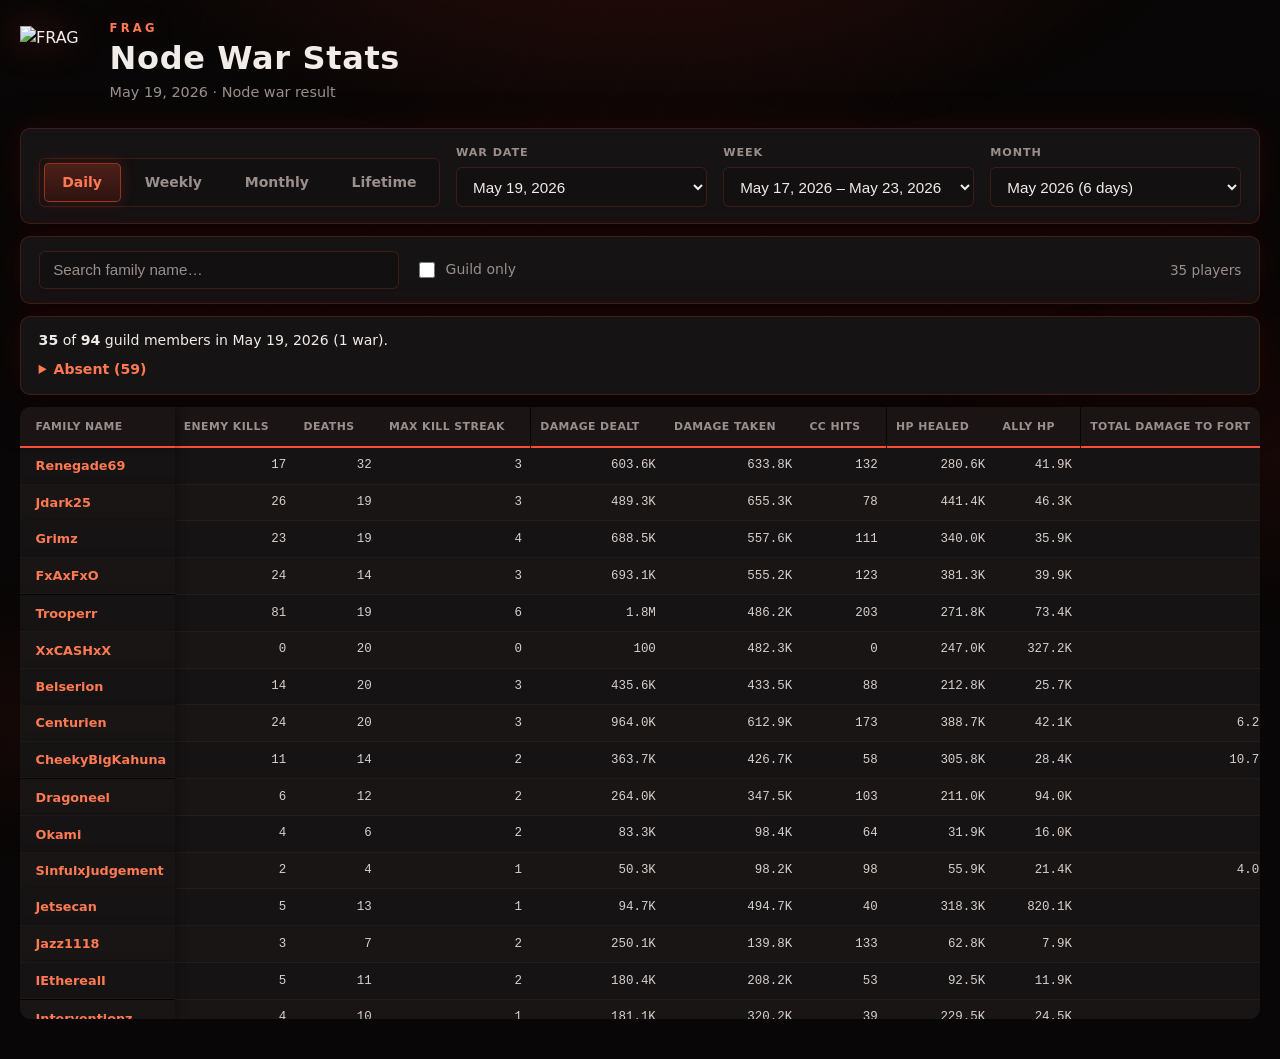
==== index.html @ 85d0b68e "Add files via upload" ====
<!DOCTYPE html>
<html lang="en">
  <head>
    <meta charset="utf-8" />
    <meta name="viewport" content="width=device-width, initial-scale=1" />
    <title>FRAG · Node War Stats</title>
    <link rel="stylesheet" href="styles.css" />
  </head>
  <body>
    <div class="bg-pattern" aria-hidden="true"></div>

    <div class="wrap">
      <header class="site-header">
        <div class="brand">
          <img
            class="brand-logo"
            src="assets/frag-logo.png"
            alt="FRAG"
            width="72"
            height="72"
          />
          <div class="brand-text">
            <p class="brand-tag">FRAG</p>
            <h1>Node War Stats</h1>
            <p class="meta" id="header-meta">Node war result</p>
          </div>
        </div>
      </header>

      <section class="panel panel--controls" aria-label="View and period">
        <div class="tabs" role="tablist" aria-label="View mode">
          <button type="button" class="tab tab--active" data-view="daily" role="tab" aria-selected="true">
            Daily
          </button>
          <button type="button" class="tab" data-view="weekly" role="tab" aria-selected="false">
            Weekly
          </button>
          <button type="button" class="tab" data-view="monthly" role="tab" aria-selected="false">
            Monthly
          </button>
          <button type="button" class="tab" data-view="lifetime" role="tab" aria-selected="false">
            Lifetime
          </button>
        </div>

        <div id="scope-row" class="scope-row">
          <div id="date-field" class="field">
            <label for="date-select">War date</label>
            <select id="date-select"></select>
          </div>
          <div id="week-field" class="field" hidden>
            <label for="week-select">Week</label>
            <select id="week-select"></select>
          </div>
          <div id="month-field" class="field" hidden>
            <label for="month-select">Month</label>
            <select id="month-select"></select>
          </div>
        </div>
      </section>

      <section class="panel panel--toolbar" aria-label="Filters">
        <label class="search" for="search">
          <span class="visually-hidden">Filter by family name</span>
          <input
            type="search"
            id="search"
            placeholder="Search family name…"
            autocomplete="off"
          />
        </label>
        <label class="guild-only-toggle">
          <input type="checkbox" id="guild-only" />
          <span>Guild only</span>
        </label>
        <span id="count" class="count"></span>
      </section>

      <div id="attendance-panel" class="attendance-panel panel" hidden></div>

      <section id="mvp-section" class="mvp-section panel" hidden aria-labelledby="mvp-heading">
        <div class="mvp-head">
          <h2 id="mvp-heading" class="mvp-title">Monthly MVP</h2>
          <p class="mvp-sub">
            Weighted score from monthly totals. Best in guild per category earns full credit.
          </p>
        </div>
        <div class="mvp-winner" id="mvp-winner"></div>
        <dl id="mvp-breakdown" class="mvp-breakdown"></dl>
        <ol id="mvp-leaderboard" class="mvp-leaderboard" aria-label="MVP score rankings"></ol>
      </section>

      <div class="table-scroll panel panel--table" role="region" aria-label="Node war statistics table">
        <table>
          <thead>
            <tr id="thead"></tr>
          </thead>
          <tbody id="tbody"></tbody>
          <tfoot id="tfoot"></tfoot>
        </table>
      </div>
    </div>

    <script src="guild.js"></script>
    <script src="data.js"></script>
    <script src="app.js"></script>
  </body>
</html>
---- styles.css ----
:root {
  --bg: #080606;
  --bg-elevated: #121010;
  --surface: #161314;
  --surface-hover: #1e1919;
  --border: rgba(255, 80, 50, 0.18);
  --border-strong: rgba(255, 90, 55, 0.45);
  --text: #f2ece8;
  --muted: #9a8f8c;
  --accent: #ff4d35;
  --accent-bright: #ff7a52;
  --accent-glow: rgba(255, 70, 40, 0.35);
  --accent-dim: rgba(255, 60, 40, 0.12);
  --accent-dim-strong: rgba(255, 60, 40, 0.22);
  --thead-bg: #1a1414;
  --sticky-col-body: #161314;
  --sticky-col-body-alt: #191515;
  --sticky-col-hover: #221a1a;
  --font: "Segoe UI", system-ui, -apple-system, BlinkMacSystemFont, sans-serif;
  --mono: ui-monospace, "SF Mono", "Cascadia Code", Menlo, monospace;
  --radius: 10px;
  --radius-sm: 6px;
  --shadow: 0 12px 40px rgba(0, 0, 0, 0.55);
  --shadow-glow: 0 0 32px rgba(255, 50, 30, 0.12);
}

*,
*::before,
*::after {
  box-sizing: border-box;
}

body {
  margin: 0;
  min-height: 100vh;
  font-family: var(--font);
  background: var(--bg);
  color: var(--text);
  line-height: 1.5;
  -webkit-font-smoothing: antialiased;
}

.visually-hidden {
  position: absolute;
  width: 1px;
  height: 1px;
  padding: 0;
  margin: -1px;
  overflow: hidden;
  clip: rect(0, 0, 0, 0);
  white-space: nowrap;
  border: 0;
}

.bg-pattern {
  position: fixed;
  inset: 0;
  pointer-events: none;
  z-index: 0;
  background:
    radial-gradient(ellipse 80% 50% at 50% -10%, rgba(255, 55, 30, 0.14) 0%, transparent 55%),
    radial-gradient(ellipse 60% 40% at 100% 50%, rgba(255, 40, 20, 0.06) 0%, transparent 50%),
    radial-gradient(ellipse 50% 35% at 0% 80%, rgba(255, 50, 30, 0.05) 0%, transparent 45%),
    repeating-linear-gradient(
      -60deg,
      transparent,
      transparent 48px,
      rgba(255, 60, 40, 0.02) 48px,
      rgba(255, 60, 40, 0.02) 49px
    );
}

.bg-pattern::after {
  content: "";
  position: absolute;
  inset: 0;
  opacity: 0.35;
  background-image: url("data:image/svg+xml,%3Csvg xmlns='http://www.w3.org/2000/svg' width='24' height='24'%3E%3Cpath fill='%23ff4020' fill-opacity='0.15' d='M12 2v4M12 18v4M2 12h4M18 12h4'/%3E%3C/svg%3E");
  background-size: 48px 48px;
}

.wrap {
  position: relative;
  z-index: 1;
  max-width: 1320px;
  margin: 0 auto;
  padding: 1.25rem 1.25rem 2.5rem;
}

/* Header */
.site-header {
  margin-bottom: 1.5rem;
}

.brand {
  display: flex;
  align-items: center;
  gap: 1.1rem;
}

.brand-logo {
  width: 72px;
  height: 72px;
  object-fit: contain;
  filter: drop-shadow(0 0 18px rgba(255, 60, 35, 0.45));
  flex-shrink: 0;
}

.brand-text {
  min-width: 0;
}

.brand-tag {
  margin: 0;
  font-size: 0.72rem;
  font-weight: 800;
  letter-spacing: 0.28em;
  text-transform: uppercase;
  color: var(--accent-bright);
  text-shadow: 0 0 20px var(--accent-glow);
}

.brand-text h1 {
  margin: 0.15rem 0 0;
  font-size: clamp(1.5rem, 4vw, 2rem);
  font-weight: 700;
  letter-spacing: 0.02em;
  line-height: 1.15;
  color: var(--text);
}

.brand-text .meta {
  margin: 0.35rem 0 0;
  font-size: 0.9rem;
  color: var(--muted);
}

/* Panels */
.panel {
  background: var(--surface);
  border: 1px solid var(--border);
  border-radius: var(--radius);
  box-shadow: var(--shadow), var(--shadow-glow);
}

.panel--controls {
  display: flex;
  flex-direction: column;
  gap: 1rem;
  padding: 1rem 1.1rem;
  margin-bottom: 0.75rem;
}

.panel--toolbar {
  display: flex;
  flex-wrap: wrap;
  align-items: center;
  gap: 0.75rem 1rem;
  padding: 0.85rem 1.1rem;
  margin-bottom: 0.75rem;
}

.panel--table {
  padding: 0;
  overflow: hidden;
}

/* Tabs */
.tabs {
  display: flex;
  flex-wrap: wrap;
  gap: 0.35rem;
  padding: 0.25rem;
  background: var(--bg-elevated);
  border-radius: var(--radius-sm);
  border: 1px solid var(--border);
}

.tab {
  cursor: pointer;
  font: inherit;
  font-size: 0.875rem;
  font-weight: 600;
  padding: 0.5rem 1.1rem;
  border-radius: 5px;
  border: 1px solid transparent;
  background: transparent;
  color: var(--muted);
  transition: color 0.15s, background 0.15s, border-color 0.15s, box-shadow 0.15s;
}

.tab:hover {
  color: var(--text);
  background: rgba(255, 255, 255, 0.04);
}

.tab--active {
  background: linear-gradient(180deg, rgba(255, 80, 50, 0.25) 0%, rgba(255, 50, 30, 0.12) 100%);
  border-color: var(--border-strong);
  color: var(--accent-bright);
  box-shadow: 0 0 16px rgba(255, 55, 35, 0.2);
}

.scope-row {
  display: flex;
  flex-wrap: wrap;
  gap: 1rem;
  align-items: flex-end;
}

.scope-row[hidden] {
  display: none !important;
}

.field {
  display: flex;
  flex-direction: column;
  gap: 0.35rem;
  flex: 1 1 200px;
  max-width: 320px;
}

.field label {
  font-size: 0.7rem;
  font-weight: 700;
  text-transform: uppercase;
  letter-spacing: 0.08em;
  color: var(--muted);
}

.field select {
  width: 100%;
  padding: 0.6rem 0.75rem;
  border: 1px solid var(--border);
  border-radius: var(--radius-sm);
  background: var(--bg-elevated);
  color: var(--text);
  font-size: 0.95rem;
  cursor: pointer;
  transition: border-color 0.15s, box-shadow 0.15s;
}

.field select:hover {
  border-color: var(--border-strong);
}

.field select:focus {
  outline: none;
  border-color: var(--accent);
  box-shadow: 0 0 0 3px var(--accent-dim);
}

/* Toolbar */
.search {
  flex: 1 1 200px;
  min-width: 0;
  max-width: 360px;
}

.search input {
  width: 100%;
  padding: 0.6rem 0.85rem;
  border: 1px solid var(--border);
  border-radius: var(--radius-sm);
  background: var(--bg-elevated);
  color: var(--text);
  font-size: 0.95rem;
  transition: border-color 0.15s, box-shadow 0.15s;
}

.search input::placeholder {
  color: var(--muted);
}

.search input:focus {
  outline: none;
  border-color: var(--accent);
  box-shadow: 0 0 0 3px var(--accent-dim);
}

.guild-only-toggle {
  display: flex;
  align-items: center;
  gap: 0.5rem;
  font-size: 0.875rem;
  font-weight: 500;
  color: var(--muted);
  cursor: pointer;
  user-select: none;
  white-space: nowrap;
}

.guild-only-toggle input {
  width: 1rem;
  height: 1rem;
  accent-color: var(--accent);
}

.guild-only-toggle:hover {
  color: var(--text);
}

.count {
  margin-left: auto;
  font-size: 0.85rem;
  font-weight: 500;
  color: var(--muted);
  font-variant-numeric: tabular-nums;
}

/* Attendance */
.attendance-panel {
  padding: 0.85rem 1.1rem;
  margin-bottom: 0.75rem;
  font-size: 0.88rem;
}

.attendance-panel[hidden] {
  display: none !important;
}

.attendance-summary {
  margin: 0;
  color: var(--text);
}

.attendance-guests {
  color: var(--muted);
}

.attendance-all {
  margin: 0.5rem 0 0;
  color: var(--muted);
}

.attendance-missing {
  margin-top: 0.5rem;
}

.attendance-missing summary {
  cursor: pointer;
  color: var(--accent-bright);
  font-weight: 600;
}

.attendance-missing-list {
  margin: 0.45rem 0 0;
  color: var(--muted);
  line-height: 1.5;
}

/* MVP */
.mvp-section {
  padding: 1.15rem 1.15rem 1rem;
  margin-bottom: 0.75rem;
  border-color: var(--border-strong);
  background: linear-gradient(160deg, var(--surface) 0%, #140f0f 100%);
}

.mvp-section[hidden] {
  display: none !important;
}

.mvp-head {
  margin-bottom: 1rem;
}

.mvp-title {
  margin: 0;
  font-size: 1rem;
  font-weight: 700;
  letter-spacing: 0.06em;
  text-transform: uppercase;
  color: var(--accent-bright);
}

.mvp-sub {
  margin: 0.4rem 0 0;
  font-size: 0.82rem;
  color: var(--muted);
  max-width: 48ch;
}

.mvp-winner {
  text-align: center;
  padding: 1.1rem 0.85rem;
  margin-bottom: 1rem;
  border-radius: var(--radius-sm);
  background: var(--accent-dim);
  border: 1px solid var(--border-strong);
  box-shadow: inset 0 0 24px rgba(255, 50, 30, 0.08);
}

.mvp-winner-label {
  margin: 0;
  font-size: 0.68rem;
  font-weight: 800;
  text-transform: uppercase;
  letter-spacing: 0.14em;
  color: var(--accent);
}

.mvp-winner-name {
  margin: 0.2rem 0 0;
  font-size: clamp(1.35rem, 4vw, 1.75rem);
  font-weight: 800;
  letter-spacing: 0.02em;
  text-shadow: 0 0 24px var(--accent-glow);
}

.mvp-winner-score {
  margin: 0.35rem 0 0;
  font-size: 1rem;
  font-variant-numeric: tabular-nums;
  font-family: var(--mono);
  color: var(--accent-bright);
}

.mvp-breakdown {
  display: grid;
  grid-template-columns: repeat(auto-fill, minmax(130px, 1fr));
  gap: 0.45rem 0.65rem;
  margin: 0 0 1rem;
  padding: 0;
}

.mvp-breakdown > div {
  margin: 0;
  padding: 0.5rem 0.6rem;
  border-radius: var(--radius-sm);
  background: var(--bg-elevated);
  border: 1px solid var(--border);
}

.mvp-breakdown dt {
  margin: 0;
  font-size: 0.65rem;
  font-weight: 700;
  text-transform: uppercase;
  letter-spacing: 0.05em;
  color: var(--muted);
}

.mvp-breakdown dd {
  margin: 0.15rem 0 0;
  font-size: 0.85rem;
  font-variant-numeric: tabular-nums;
  font-family: var(--mono);
}

.mvp-breakdown dd.mvp-weight {
  font-size: 0.95rem;
  font-weight: 700;
  color: var(--accent-bright);
}

.mvp-leaderboard {
  list-style: none;
  margin: 0;
  padding: 0;
  display: flex;
  flex-direction: column;
  gap: 0.3rem;
}

.mvp-rank-item {
  display: grid;
  grid-template-columns: 2rem 1fr auto;
  align-items: center;
  gap: 0.5rem;
  padding: 0.5rem 0.65rem;
  border-radius: var(--radius-sm);
  background: var(--bg-elevated);
  border: 1px solid transparent;
  font-size: 0.88rem;
}

.mvp-rank-item--first {
  border-color: var(--border-strong);
  background: var(--accent-dim-strong);
}

.mvp-rank-num {
  font-variant-numeric: tabular-nums;
  font-family: var(--mono);
  font-weight: 600;
  color: var(--muted);
  text-align: right;
}

.mvp-rank-name {
  font-weight: 600;
  overflow: hidden;
  text-overflow: ellipsis;
  white-space: nowrap;
}

.mvp-rank-score {
  font-variant-numeric: tabular-nums;
  font-family: var(--mono);
  font-size: 0.82rem;
  color: var(--muted);
}

.mvp-rank-item--first .mvp-rank-score {
  color: var(--accent-bright);
}

/* Table */
.table-scroll {
  overflow: auto;
  max-height: min(68vh, calc(100vh - 12rem));
  border: none;
  border-radius: var(--radius);
  background: transparent;
  box-shadow: none;
  -webkit-overflow-scrolling: touch;
}

.panel--table .table-scroll {
  border-radius: var(--radius);
}

table {
  width: 100%;
  min-width: max-content;
  border-collapse: separate;
  border-spacing: 0;
  font-size: 0.8rem;
}

thead th {
  position: sticky;
  top: 0;
  z-index: 2;
  background: var(--thead-bg);
  border-bottom: 2px solid var(--accent);
  padding: 0;
  vertical-align: bottom;
  white-space: nowrap;
  font-size: 0.68rem;
  text-transform: uppercase;
  letter-spacing: 0.04em;
}

thead th:first-child {
  position: sticky;
  left: 0;
  top: 0;
  z-index: 4;
  background: var(--thead-bg);
  box-shadow: 2px 0 8px rgba(0, 0, 0, 0.4);
}

thead th:not(:first-child) {
  z-index: 3;
}

.th-sort-btn {
  display: flex;
  align-items: center;
  gap: 0.35rem;
  width: 100%;
  margin: 0;
  padding: 0.7rem 0.55rem;
  border: none;
  background: transparent;
  color: var(--muted);
  font: inherit;
  font-size: inherit;
  font-weight: 700;
  text-transform: inherit;
  letter-spacing: inherit;
  cursor: pointer;
  white-space: nowrap;
  transition: color 0.12s;
}

.th-sort-btn:hover,
.th-sort-btn:focus-visible {
  color: var(--text);
}

.th-sort-btn:focus-visible {
  outline: 2px solid var(--accent);
  outline-offset: -2px;
}

.th--text .th-sort-btn {
  justify-content: flex-start;
  text-align: left;
}

.th--num .th-sort-btn {
  justify-content: flex-end;
  text-align: right;
}

thead th.th--text:first-child .th-sort-btn {
  padding-left: 1rem;
  min-width: 8.5rem;
}

.sort-ind {
  flex-shrink: 0;
  font-size: 0.6rem;
  color: var(--accent-bright);
  line-height: 1;
  min-width: 0.7rem;
}

tbody td {
  padding: 0.52rem 0.55rem;
  border-bottom: 1px solid rgba(255, 255, 255, 0.04);
  vertical-align: middle;
  background: var(--sticky-col-body);
}

tbody tr:nth-child(even) td {
  background: var(--sticky-col-body-alt);
}

tbody td:first-child {
  position: sticky;
  left: 0;
  z-index: 1;
  padding-left: 1rem;
  font-weight: 600;
  color: var(--accent-bright);
  background: var(--sticky-col-body);
  box-shadow: 2px 0 8px rgba(0, 0, 0, 0.35);
}

tbody tr:nth-child(even) td:first-child {
  background: var(--sticky-col-body-alt);
}

tbody tr:hover td {
  background: var(--accent-dim);
}

tbody tr:hover td:first-child {
  background: var(--sticky-col-hover);
}

tbody td.num,
tbody td.str {
  text-align: right;
  font-variant-numeric: tabular-nums;
  font-family: var(--mono);
  font-size: 0.78rem;
  color: #d8d0cc;
}

.guest-tag {
  margin-left: 0.35rem;
  padding: 0.12rem 0.4rem;
  border-radius: 4px;
  font-size: 0.62rem;
  font-weight: 700;
  text-transform: uppercase;
  letter-spacing: 0.05em;
  color: var(--muted);
  background: rgba(0, 0, 0, 0.35);
  border: 1px solid var(--border);
  vertical-align: middle;
}

tbody tr.row--guest td:first-child {
  color: var(--muted);
}

tfoot td {
  padding: 0.6rem 0.55rem;
  border-top: 2px solid var(--accent);
  border-bottom: none;
  vertical-align: middle;
  background: #1c1515;
  font-weight: 600;
  font-size: 0.72rem;
  color: var(--muted);
}

tfoot td:first-child {
  position: sticky;
  left: 0;
  z-index: 1;
  padding-left: 1rem;
  font-weight: 700;
  color: var(--accent-bright);
  background: #1c1515;
  box-shadow: 2px 0 8px rgba(0, 0, 0, 0.4);
}

tfoot td.num,
tfoot td.str {
  text-align: right;
  font-variant-numeric: tabular-nums;
  font-family: var(--mono);
  font-size: 0.78rem;
}

.empty {
  text-align: center;
  padding: 2.5rem 1rem;
  color: var(--muted);
  font-size: 0.9rem;
}

@media (max-width: 720px) {
  .wrap {
    padding: 1rem 0.85rem 2rem;
  }

  .brand {
    flex-direction: column;
    text-align: center;
    gap: 0.75rem;
  }

  .brand-logo {
    width: 64px;
    height: 64px;
  }

  .panel--toolbar {
    flex-direction: column;
    align-items: stretch;
  }

  .search {
    max-width: none;
  }

  .count {
    margin-left: 0;
  }

  .tabs {
    justify-content: stretch;
  }

  .tab {
    flex: 1 1 auto;
    text-align: center;
    padding-left: 0.5rem;
    padding-right: 0.5rem;
  }

  .field {
    max-width: none;
  }
}

@media (min-width: 900px) {
  .panel--controls {
    flex-direction: row;
    flex-wrap: wrap;
    align-items: flex-end;
    justify-content: space-between;
  }

  .tabs {
    flex: 0 0 auto;
  }

  .scope-row {
    flex: 1 1 auto;
    justify-content: flex-end;
  }
}
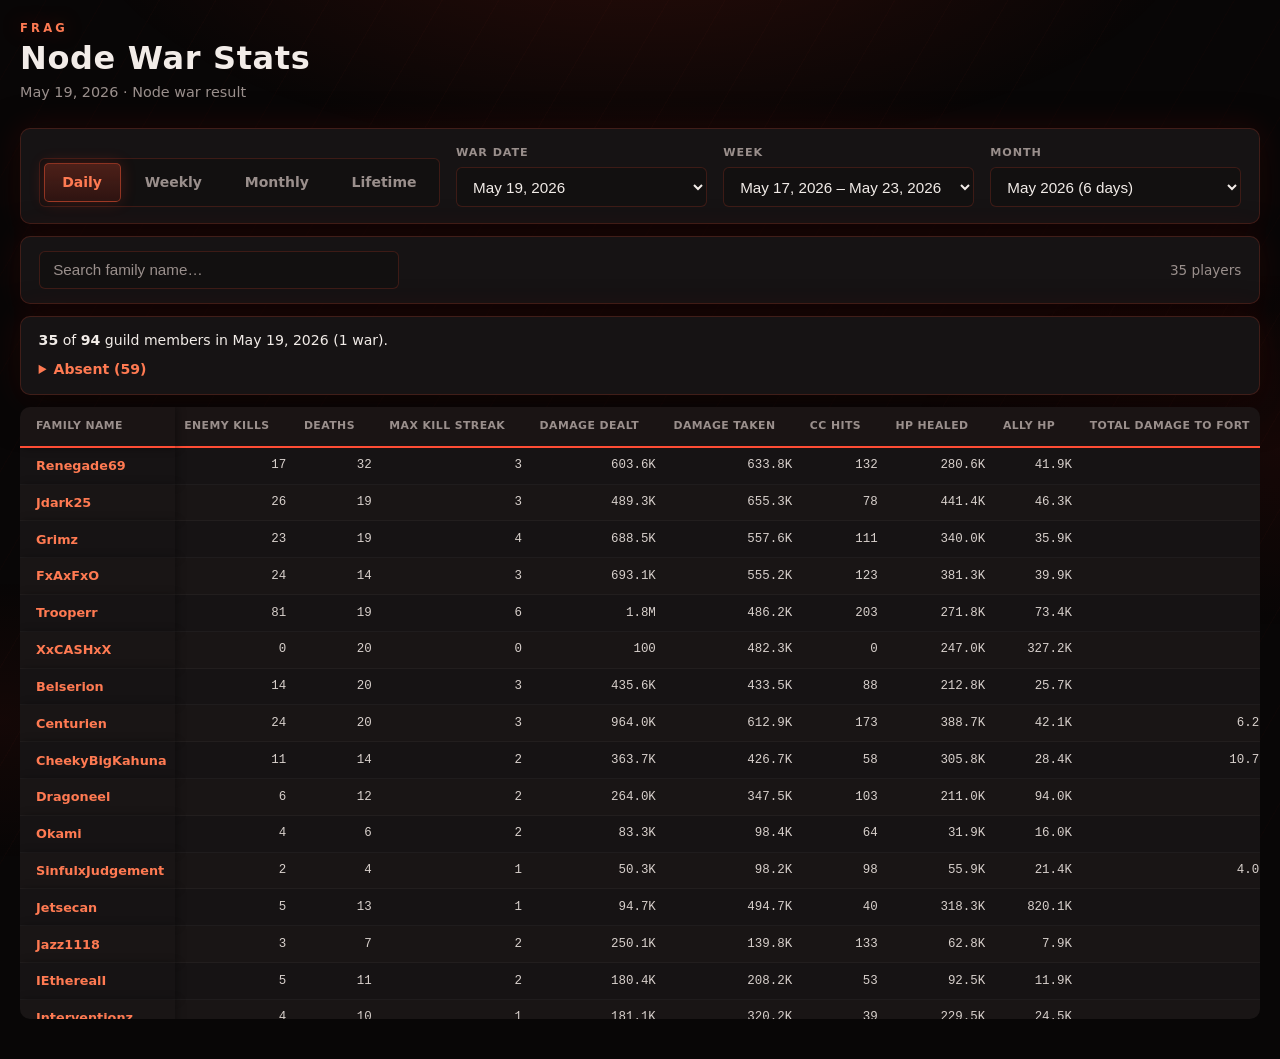
==== commit 6c43cf91: "Add files via upload" ====
--- a/index.html
+++ b/index.html
@@ -12,13 +12,6 @@
     <div class="wrap">
       <header class="site-header">
         <div class="brand">
-          <img
-            class="brand-logo"
-            src="assets/frag-logo.png"
-            alt="FRAG"
-            width="72"
-            height="72"
-          />
           <div class="brand-text">
             <p class="brand-tag">FRAG</p>
             <h1>Node War Stats</h1>
@@ -69,10 +62,6 @@
             autocomplete="off"
           />
         </label>
-        <label class="guild-only-toggle">
-          <input type="checkbox" id="guild-only" />
-          <span>Guild only</span>
-        </label>
         <span id="count" class="count"></span>
       </section>
 
--- a/styles.css
+++ b/styles.css
@@ -98,14 +98,6 @@
   gap: 1.1rem;
 }
 
-.brand-logo {
-  width: 72px;
-  height: 72px;
-  object-fit: contain;
-  filter: drop-shadow(0 0 18px rgba(255, 60, 35, 0.45));
-  flex-shrink: 0;
-}
-
 .brand-text {
   min-width: 0;
 }
@@ -713,14 +705,7 @@
   }
 
   .brand {
-    flex-direction: column;
     text-align: center;
-    gap: 0.75rem;
-  }
-
-  .brand-logo {
-    width: 64px;
-    height: 64px;
   }
 
   .panel--toolbar {
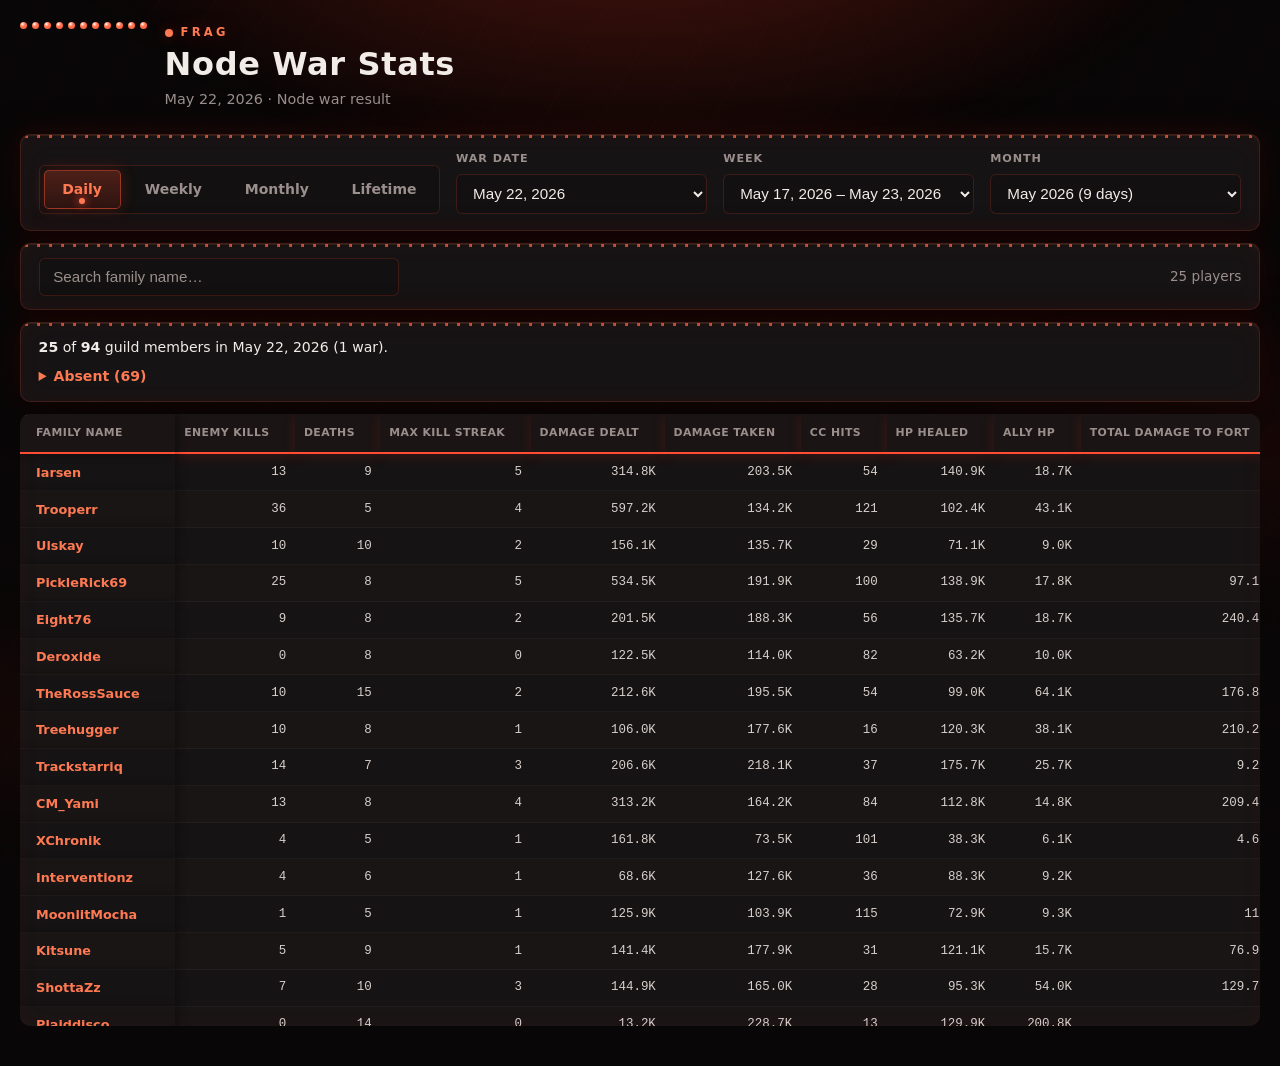
==== commit c3a9a7ec: "Add files via upload" ====
--- a/index.html
+++ b/index.html
@@ -8,12 +8,16 @@
   </head>
   <body>
     <div class="bg-pattern" aria-hidden="true"></div>
+    <div class="led-ambient" aria-hidden="true"></div>
 
     <div class="wrap">
       <header class="site-header">
         <div class="brand">
+          <div class="led-rail led-rail--brand" aria-hidden="true">
+            <span class="led"></span><span class="led"></span><span class="led"></span><span class="led"></span><span class="led"></span><span class="led"></span><span class="led"></span><span class="led"></span><span class="led"></span><span class="led"></span><span class="led"></span>
+          </div>
           <div class="brand-text">
-            <p class="brand-tag">FRAG</p>
+            <p class="brand-tag"><span class="brand-tag-led" aria-hidden="true"></span>FRAG</p>
             <h1>Node War Stats</h1>
             <p class="meta" id="header-meta">Node war result</p>
           </div>
--- a/styles.css
+++ b/styles.css
@@ -22,6 +22,65 @@
   --radius-sm: 6px;
   --shadow: 0 12px 40px rgba(0, 0, 0, 0.55);
   --shadow-glow: 0 0 32px rgba(255, 50, 30, 0.12);
+  --led-size: 7px;
+  --led-pulse: 2.4s;
+}
+
+@keyframes led-pulse {
+  0%,
+  100% {
+    opacity: 0.28;
+    transform: scale(0.82);
+    box-shadow:
+      0 0 2px rgba(255, 60, 40, 0.35),
+      0 0 6px rgba(255, 50, 30, 0.15);
+  }
+  45% {
+    opacity: 1;
+    transform: scale(1);
+    box-shadow:
+      0 0 4px #fff,
+      0 0 10px var(--accent-bright),
+      0 0 18px var(--accent),
+      0 0 28px var(--accent-glow);
+  }
+}
+
+@keyframes led-strip-glow {
+  0%,
+  100% {
+    opacity: 0.45;
+    filter: brightness(0.85);
+  }
+  50% {
+    opacity: 1;
+    filter: brightness(1.25);
+  }
+}
+
+@keyframes ambient-pulse {
+  0%,
+  100% {
+    opacity: 0.35;
+  }
+  50% {
+    opacity: 0.65;
+  }
+}
+
+@keyframes tag-led-blink {
+  0%,
+  100% {
+    opacity: 0.4;
+    box-shadow: 0 0 8px var(--accent-glow);
+  }
+  50% {
+    opacity: 1;
+    box-shadow:
+      0 0 6px #fff,
+      0 0 14px var(--accent-bright),
+      0 0 22px var(--accent);
+  }
 }
 
 *,
@@ -79,6 +138,53 @@
   background-size: 48px 48px;
 }
 
+.led-ambient {
+  position: fixed;
+  inset: -20%;
+  pointer-events: none;
+  z-index: 0;
+  background: radial-gradient(
+    ellipse 55% 45% at 50% 0%,
+    rgba(255, 55, 35, 0.18) 0%,
+    transparent 65%
+  );
+  animation: ambient-pulse 5s ease-in-out infinite;
+}
+
+/* LED bulbs */
+.led-rail {
+  display: flex;
+  align-items: center;
+  gap: 5px;
+  flex-shrink: 0;
+}
+
+.led {
+  display: block;
+  width: var(--led-size);
+  height: var(--led-size);
+  border-radius: 50%;
+  background: radial-gradient(circle at 35% 30%, #fff 0%, var(--accent-bright) 35%, var(--accent) 100%);
+  animation: led-pulse var(--led-pulse) ease-in-out infinite;
+  will-change: opacity, transform, box-shadow;
+}
+
+.led:nth-child(1) { animation-delay: 0s; }
+.led:nth-child(2) { animation-delay: 0.18s; }
+.led:nth-child(3) { animation-delay: 0.36s; }
+.led:nth-child(4) { animation-delay: 0.54s; }
+.led:nth-child(5) { animation-delay: 0.72s; }
+.led:nth-child(6) { animation-delay: 0.9s; }
+.led:nth-child(7) { animation-delay: 1.08s; }
+.led:nth-child(8) { animation-delay: 1.26s; }
+.led:nth-child(9) { animation-delay: 1.44s; }
+.led:nth-child(10) { animation-delay: 1.62s; }
+.led:nth-child(11) { animation-delay: 1.8s; }
+
+.led-rail--brand {
+  padding-top: 0.15rem;
+}
+
 .wrap {
   position: relative;
   z-index: 1;
@@ -94,7 +200,7 @@
 
 .brand {
   display: flex;
-  align-items: center;
+  align-items: flex-start;
   gap: 1.1rem;
 }
 
@@ -103,6 +209,9 @@
 }
 
 .brand-tag {
+  display: inline-flex;
+  align-items: center;
+  gap: 0.5rem;
   margin: 0;
   font-size: 0.72rem;
   font-weight: 800;
@@ -112,6 +221,16 @@
   text-shadow: 0 0 20px var(--accent-glow);
 }
 
+.brand-tag-led {
+  width: 8px;
+  height: 8px;
+  border-radius: 50%;
+  background: var(--accent-bright);
+  box-shadow: 0 0 12px var(--accent-glow);
+  flex-shrink: 0;
+  animation: tag-led-blink 2.8s ease-in-out infinite;
+}
+
 .brand-text h1 {
   margin: 0.15rem 0 0;
   font-size: clamp(1.5rem, 4vw, 2rem);
@@ -129,10 +248,48 @@
 
 /* Panels */
 .panel {
+  position: relative;
+  overflow: hidden;
   background: var(--surface);
   border: 1px solid var(--border);
   border-radius: var(--radius);
   box-shadow: var(--shadow), var(--shadow-glow);
+}
+
+.panel::before {
+  content: "";
+  position: absolute;
+  top: 0;
+  left: 0;
+  right: 0;
+  height: 3px;
+  pointer-events: none;
+  z-index: 2;
+  border-radius: var(--radius) var(--radius) 0 0;
+  background: repeating-linear-gradient(
+    90deg,
+    transparent 0,
+    transparent 4px,
+    var(--accent) 4px,
+    var(--accent-bright) 7px,
+    transparent 7px,
+    transparent 12px
+  );
+  opacity: 0.7;
+  animation: led-strip-glow 2.2s ease-in-out infinite;
+}
+
+.panel::after {
+  content: "";
+  position: absolute;
+  inset: 0;
+  pointer-events: none;
+  z-index: 1;
+  border-radius: inherit;
+  box-shadow:
+    inset 0 1px 0 rgba(255, 120, 80, 0.12),
+    inset 0 0 24px rgba(255, 50, 30, 0.04);
+  animation: ambient-pulse 4s ease-in-out infinite;
 }
 
 .panel--controls {
@@ -187,10 +344,25 @@
 }
 
 .tab--active {
+  position: relative;
   background: linear-gradient(180deg, rgba(255, 80, 50, 0.25) 0%, rgba(255, 50, 30, 0.12) 100%);
   border-color: var(--border-strong);
   color: var(--accent-bright);
   box-shadow: 0 0 16px rgba(255, 55, 35, 0.2);
+}
+
+.tab--active::after {
+  content: "";
+  position: absolute;
+  bottom: 4px;
+  left: 50%;
+  width: 6px;
+  height: 6px;
+  margin-left: -3px;
+  border-radius: 50%;
+  background: var(--accent-bright);
+  box-shadow: 0 0 8px var(--accent), 0 0 14px var(--accent-glow);
+  animation: led-pulse 1.8s ease-in-out infinite;
 }
 
 .scope-row {
@@ -527,6 +699,7 @@
   z-index: 2;
   background: var(--thead-bg);
   border-bottom: 2px solid var(--accent);
+  box-shadow: 0 2px 12px rgba(255, 50, 30, 0.15);
   padding: 0;
   vertical-align: bottom;
   white-space: nowrap;
@@ -699,13 +872,35 @@
   font-size: 0.9rem;
 }
 
+@media (prefers-reduced-motion: reduce) {
+  .led,
+  .led-ambient,
+  .panel::before,
+  .panel::after,
+  .brand-tag-led,
+  .tab--active::after {
+    animation: none;
+  }
+
+  .led {
+    opacity: 0.85;
+    box-shadow: 0 0 8px var(--accent-glow);
+  }
+}
+
 @media (max-width: 720px) {
   .wrap {
     padding: 1rem 0.85rem 2rem;
   }
 
   .brand {
+    flex-direction: column;
+    align-items: center;
     text-align: center;
+  }
+
+  .led-rail--brand {
+    justify-content: center;
   }
 
   .panel--toolbar {
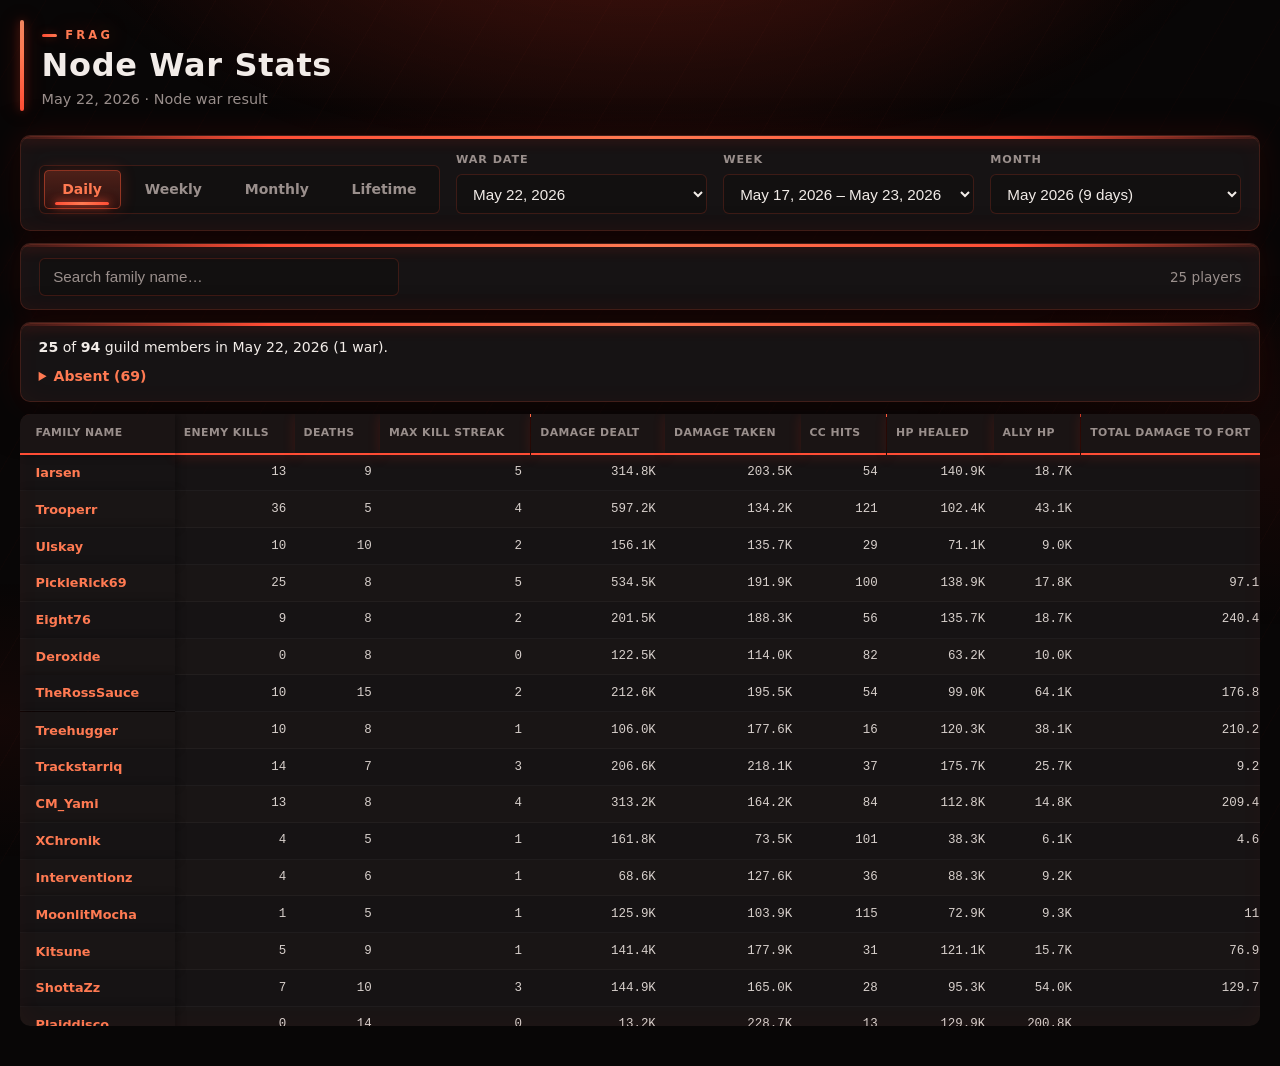
==== commit 8728490c: "Add files via upload" ====
--- a/index.html
+++ b/index.html
@@ -13,9 +13,7 @@
     <div class="wrap">
       <header class="site-header">
         <div class="brand">
-          <div class="led-rail led-rail--brand" aria-hidden="true">
-            <span class="led"></span><span class="led"></span><span class="led"></span><span class="led"></span><span class="led"></span><span class="led"></span><span class="led"></span><span class="led"></span><span class="led"></span><span class="led"></span><span class="led"></span>
-          </div>
+          <div class="led-bar led-bar--brand" aria-hidden="true"></div>
           <div class="brand-text">
             <p class="brand-tag"><span class="brand-tag-led" aria-hidden="true"></span>FRAG</p>
             <h1>Node War Stats</h1>
--- a/styles.css
+++ b/styles.css
@@ -22,39 +22,24 @@
   --radius-sm: 6px;
   --shadow: 0 12px 40px rgba(0, 0, 0, 0.55);
   --shadow-glow: 0 0 32px rgba(255, 50, 30, 0.12);
-  --led-size: 7px;
-  --led-pulse: 2.4s;
-}
-
-@keyframes led-pulse {
+  --led-bar-pulse: 2.4s;
+}
+
+@keyframes led-bar-pulse {
   0%,
   100% {
-    opacity: 0.28;
-    transform: scale(0.82);
+    opacity: 0.5;
     box-shadow:
-      0 0 2px rgba(255, 60, 40, 0.35),
-      0 0 6px rgba(255, 50, 30, 0.15);
-  }
-  45% {
+      0 0 6px rgba(255, 50, 30, 0.25),
+      0 0 14px rgba(255, 50, 30, 0.12);
+  }
+  50% {
     opacity: 1;
-    transform: scale(1);
     box-shadow:
       0 0 4px #fff,
-      0 0 10px var(--accent-bright),
-      0 0 18px var(--accent),
-      0 0 28px var(--accent-glow);
-  }
-}
-
-@keyframes led-strip-glow {
-  0%,
-  100% {
-    opacity: 0.45;
-    filter: brightness(0.85);
-  }
-  50% {
-    opacity: 1;
-    filter: brightness(1.25);
+      0 0 12px var(--accent-bright),
+      0 0 22px var(--accent),
+      0 0 36px var(--accent-glow);
   }
 }
 
@@ -68,20 +53,6 @@
   }
 }
 
-@keyframes tag-led-blink {
-  0%,
-  100% {
-    opacity: 0.4;
-    box-shadow: 0 0 8px var(--accent-glow);
-  }
-  50% {
-    opacity: 1;
-    box-shadow:
-      0 0 6px #fff,
-      0 0 14px var(--accent-bright),
-      0 0 22px var(--accent);
-  }
-}
 
 *,
 *::before,
@@ -151,38 +122,28 @@
   animation: ambient-pulse 5s ease-in-out infinite;
 }
 
-/* LED bulbs */
-.led-rail {
-  display: flex;
-  align-items: center;
-  gap: 5px;
+/* LED bars */
+.led-bar {
+  display: block;
   flex-shrink: 0;
-}
-
-.led {
-  display: block;
-  width: var(--led-size);
-  height: var(--led-size);
-  border-radius: 50%;
-  background: radial-gradient(circle at 35% 30%, #fff 0%, var(--accent-bright) 35%, var(--accent) 100%);
-  animation: led-pulse var(--led-pulse) ease-in-out infinite;
-  will-change: opacity, transform, box-shadow;
-}
-
-.led:nth-child(1) { animation-delay: 0s; }
-.led:nth-child(2) { animation-delay: 0.18s; }
-.led:nth-child(3) { animation-delay: 0.36s; }
-.led:nth-child(4) { animation-delay: 0.54s; }
-.led:nth-child(5) { animation-delay: 0.72s; }
-.led:nth-child(6) { animation-delay: 0.9s; }
-.led:nth-child(7) { animation-delay: 1.08s; }
-.led:nth-child(8) { animation-delay: 1.26s; }
-.led:nth-child(9) { animation-delay: 1.44s; }
-.led:nth-child(10) { animation-delay: 1.62s; }
-.led:nth-child(11) { animation-delay: 1.8s; }
-
-.led-rail--brand {
-  padding-top: 0.15rem;
+  border-radius: 2px;
+  background: linear-gradient(
+    180deg,
+    rgba(255, 140, 100, 0.95) 0%,
+    var(--accent-bright) 35%,
+    var(--accent) 100%
+  );
+  box-shadow:
+    0 0 10px var(--accent-glow),
+    0 0 20px rgba(255, 50, 30, 0.35);
+  animation: led-bar-pulse var(--led-bar-pulse) ease-in-out infinite;
+  will-change: opacity, box-shadow;
+}
+
+.led-bar--brand {
+  width: 4px;
+  align-self: stretch;
+  min-height: 4.25rem;
 }
 
 .wrap {
@@ -222,13 +183,13 @@
 }
 
 .brand-tag-led {
-  width: 8px;
-  height: 8px;
-  border-radius: 50%;
-  background: var(--accent-bright);
-  box-shadow: 0 0 12px var(--accent-glow);
+  width: 1.35em;
+  height: 3px;
+  border-radius: 2px;
   flex-shrink: 0;
-  animation: tag-led-blink 2.8s ease-in-out infinite;
+  background: linear-gradient(90deg, var(--accent), var(--accent-bright));
+  box-shadow: 0 0 10px var(--accent-glow);
+  animation: led-bar-pulse 2.8s ease-in-out infinite;
 }
 
 .brand-text h1 {
@@ -266,17 +227,16 @@
   pointer-events: none;
   z-index: 2;
   border-radius: var(--radius) var(--radius) 0 0;
-  background: repeating-linear-gradient(
+  background: linear-gradient(
     90deg,
-    transparent 0,
-    transparent 4px,
-    var(--accent) 4px,
-    var(--accent-bright) 7px,
-    transparent 7px,
-    transparent 12px
+    rgba(255, 60, 40, 0.15) 0%,
+    var(--accent) 20%,
+    var(--accent-bright) 50%,
+    var(--accent) 80%,
+    rgba(255, 60, 40, 0.15) 100%
   );
-  opacity: 0.7;
-  animation: led-strip-glow 2.2s ease-in-out infinite;
+  box-shadow: 0 0 14px rgba(255, 50, 30, 0.35);
+  animation: led-bar-pulse 2.2s ease-in-out infinite;
 }
 
 .panel::after {
@@ -354,15 +314,14 @@
 .tab--active::after {
   content: "";
   position: absolute;
-  bottom: 4px;
-  left: 50%;
-  width: 6px;
-  height: 6px;
-  margin-left: -3px;
-  border-radius: 50%;
-  background: var(--accent-bright);
+  bottom: 3px;
+  left: 14%;
+  right: 14%;
+  height: 3px;
+  border-radius: 2px;
+  background: linear-gradient(90deg, var(--accent), var(--accent-bright), var(--accent));
   box-shadow: 0 0 8px var(--accent), 0 0 14px var(--accent-glow);
-  animation: led-pulse 1.8s ease-in-out infinite;
+  animation: led-bar-pulse 1.8s ease-in-out infinite;
 }
 
 .scope-row {
@@ -873,7 +832,7 @@
 }
 
 @media (prefers-reduced-motion: reduce) {
-  .led,
+  .led-bar,
   .led-ambient,
   .panel::before,
   .panel::after,
@@ -882,9 +841,10 @@
     animation: none;
   }
 
-  .led {
-    opacity: 0.85;
-    box-shadow: 0 0 8px var(--accent-glow);
+  .led-bar,
+  .brand-tag-led {
+    opacity: 0.9;
+    box-shadow: 0 0 10px var(--accent-glow);
   }
 }
 
@@ -899,8 +859,11 @@
     text-align: center;
   }
 
-  .led-rail--brand {
-    justify-content: center;
+  .led-bar--brand {
+    width: 100%;
+    min-height: 0;
+    height: 4px;
+    align-self: center;
   }
 
   .panel--toolbar {
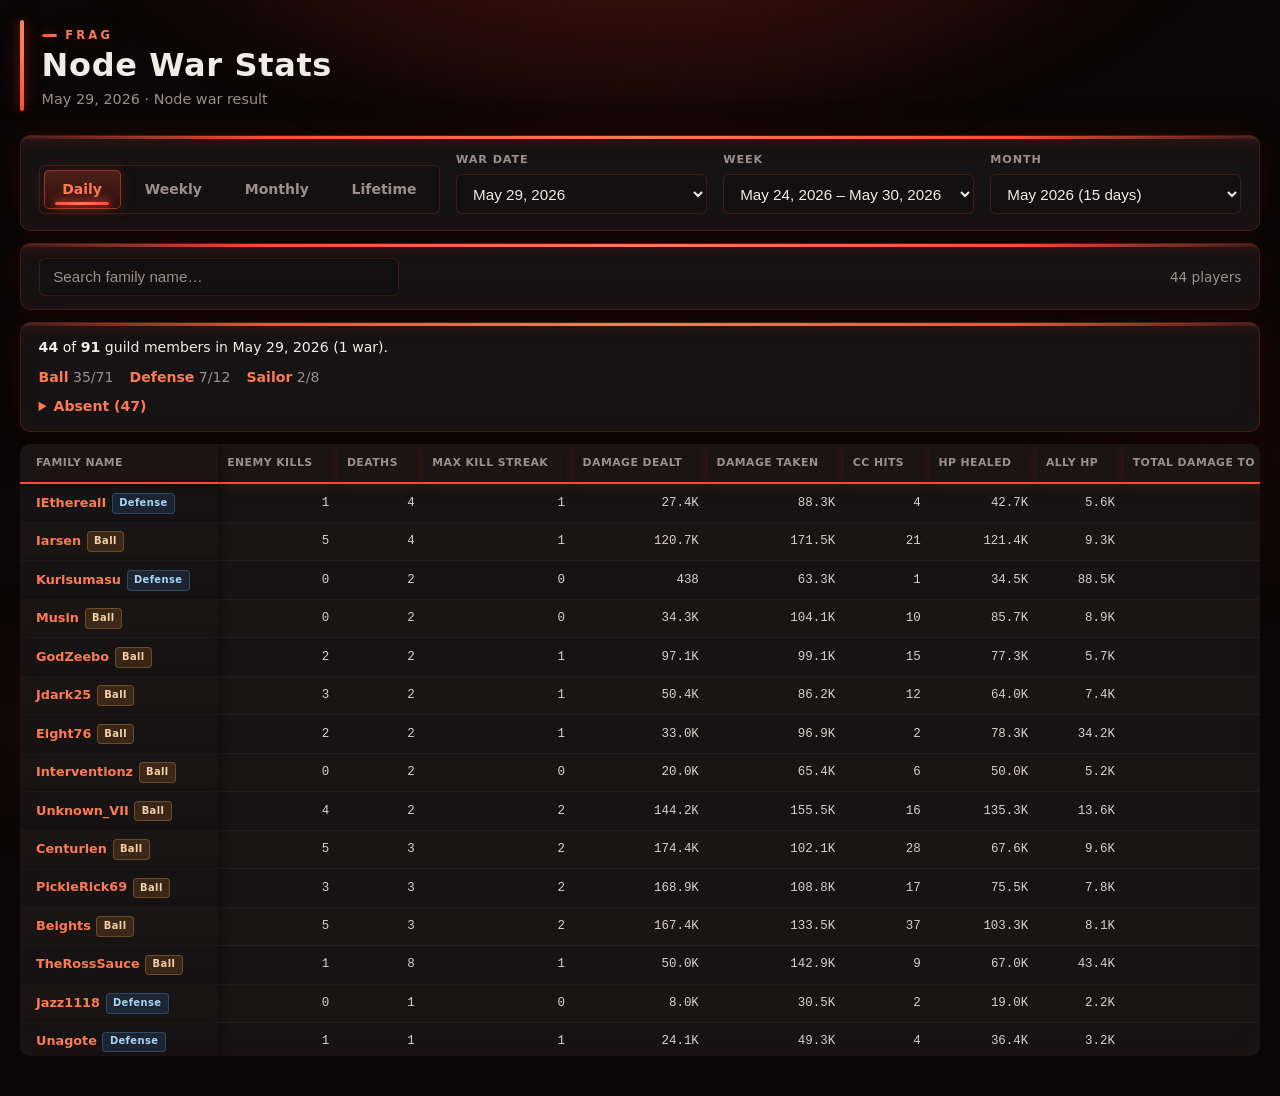
==== commit 30c2776a: "Add files via upload" ====
--- a/index.html
+++ b/index.html
@@ -81,6 +81,18 @@
         <ol id="mvp-leaderboard" class="mvp-leaderboard" aria-label="MVP score rankings"></ol>
       </section>
 
+      <section id="defense-mvp-section" class="mvp-section mvp-section--defense panel" hidden aria-labelledby="defense-mvp-heading">
+        <div class="mvp-head">
+          <h2 id="defense-mvp-heading" class="mvp-title">Defense MVP</h2>
+          <p class="mvp-sub">
+            Defense team only. Weighted score from monthly totals. Best among Defense per category earns full credit.
+          </p>
+        </div>
+        <div class="mvp-winner" id="defense-mvp-winner"></div>
+        <dl id="defense-mvp-breakdown" class="mvp-breakdown"></dl>
+        <ol id="defense-mvp-leaderboard" class="mvp-leaderboard" aria-label="Defense MVP score rankings"></ol>
+      </section>
+
       <div class="table-scroll panel panel--table" role="region" aria-label="Node war statistics table">
         <table>
           <thead>
--- a/styles.css
+++ b/styles.css
@@ -447,6 +447,19 @@
   color: var(--text);
 }
 
+.attendance-teams {
+  display: flex;
+  flex-wrap: wrap;
+  gap: 0.65rem 1rem;
+  margin: 0.55rem 0 0;
+  color: var(--muted);
+}
+
+.attendance-team-stat strong {
+  color: var(--accent-bright);
+  font-weight: 600;
+}
+
 .attendance-guests {
   color: var(--muted);
 }
@@ -470,6 +483,18 @@
   margin: 0.45rem 0 0;
   color: var(--muted);
   line-height: 1.5;
+}
+
+.attendance-missing-team {
+  margin: 0.35rem 0 0;
+}
+
+.attendance-missing-team:first-child {
+  margin-top: 0;
+}
+
+.attendance-missing-team strong {
+  color: var(--accent-bright);
 }
 
 /* MVP */
@@ -627,6 +652,39 @@
 
 .mvp-rank-item--first .mvp-rank-score {
   color: var(--accent-bright);
+}
+
+.mvp-section--defense {
+  border-color: rgba(80, 140, 200, 0.35);
+  background: linear-gradient(160deg, var(--surface) 0%, #0f1218 100%);
+}
+
+.mvp-section--defense .mvp-title {
+  color: #a8d4f5;
+}
+
+.mvp-section--defense .mvp-winner {
+  background: rgba(50, 100, 160, 0.12);
+  border-color: rgba(80, 140, 200, 0.35);
+  box-shadow: inset 0 0 24px rgba(80, 140, 200, 0.08);
+}
+
+.mvp-section--defense .mvp-winner-label {
+  color: #7eb8e8;
+}
+
+.mvp-section--defense .mvp-winner-score,
+.mvp-section--defense .mvp-breakdown dd.mvp-weight {
+  color: #a8d4f5;
+}
+
+.mvp-section--defense .mvp-rank-item--first {
+  border-color: rgba(80, 140, 200, 0.45);
+  background: rgba(50, 100, 160, 0.16);
+}
+
+.mvp-section--defense .mvp-rank-item--first .mvp-rank-score {
+  color: #a8d4f5;
 }
 
 /* Table */
@@ -787,7 +845,39 @@
   color: var(--muted);
   background: rgba(0, 0, 0, 0.35);
   border: 1px solid var(--border);
+}
+
+.player-name {
+  margin-right: 0.35rem;
+}
+
+.player-team {
+  display: inline-block;
+  padding: 0.12rem 0.4rem;
+  border-radius: 4px;
+  font-size: 0.62rem;
+  font-weight: 700;
+  letter-spacing: 0.04em;
   vertical-align: middle;
+  border: 1px solid transparent;
+}
+
+.player-team--ball {
+  color: #f5d0a8;
+  background: rgba(180, 110, 40, 0.22);
+  border-color: rgba(200, 140, 60, 0.35);
+}
+
+.player-team--defense {
+  color: #a8d4f5;
+  background: rgba(50, 100, 160, 0.22);
+  border-color: rgba(80, 140, 200, 0.35);
+}
+
+.player-team--sailor {
+  color: #b8f0c8;
+  background: rgba(40, 120, 80, 0.22);
+  border-color: rgba(70, 160, 110, 0.35);
 }
 
 tbody tr.row--guest td:first-child {
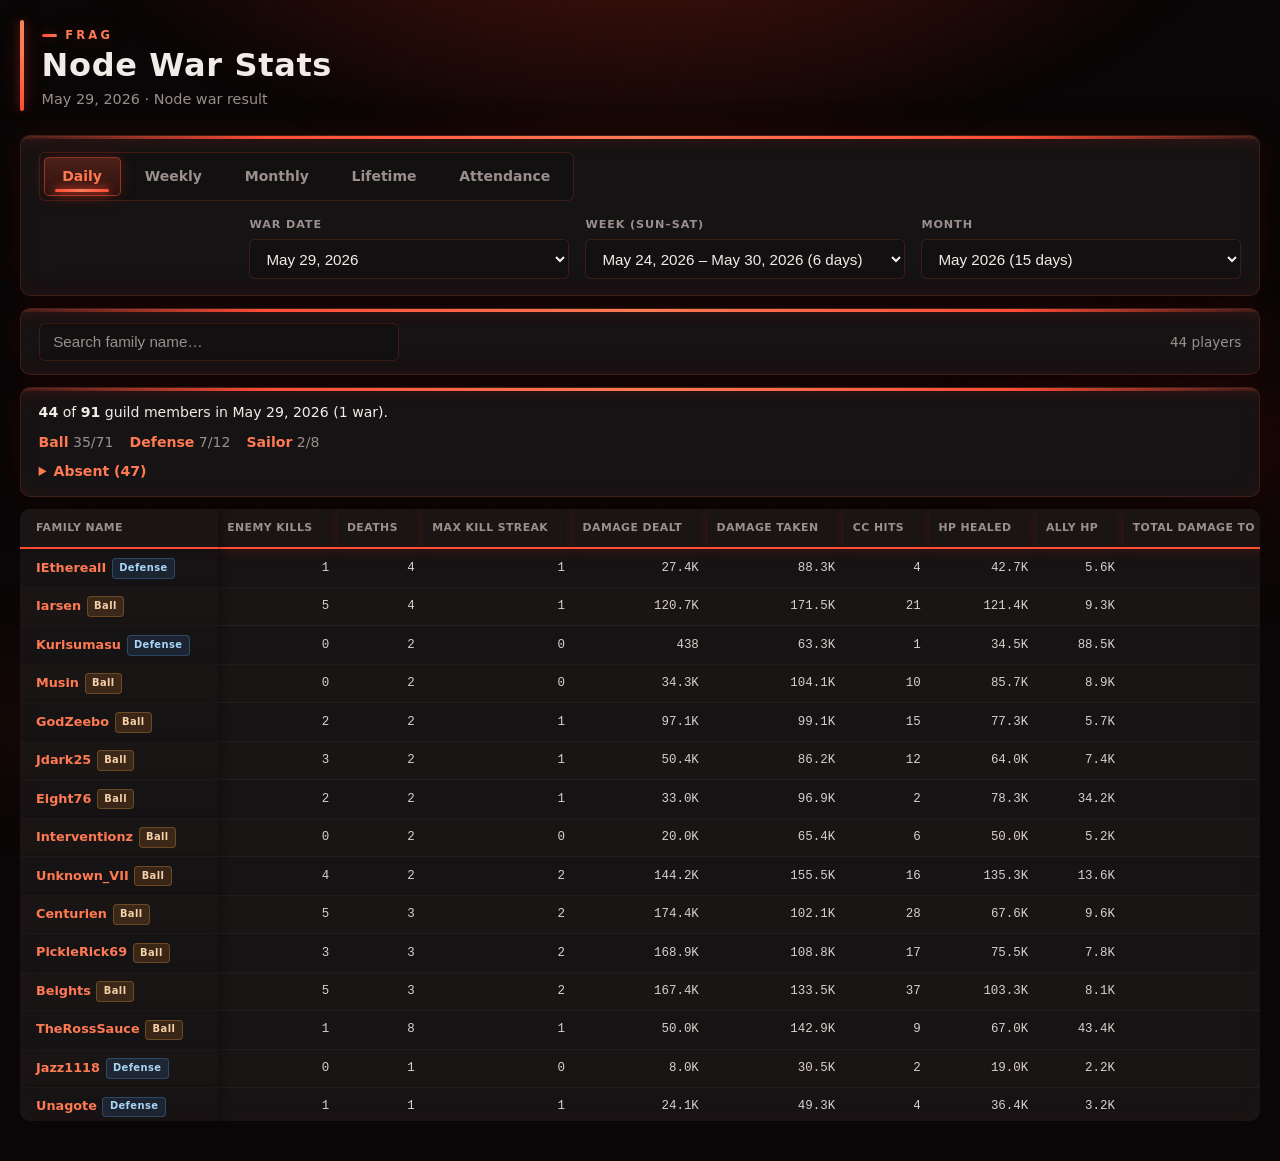
==== commit 4859bbe7: "Add files via upload" ====
--- a/index.html
+++ b/index.html
@@ -36,6 +36,9 @@
           <button type="button" class="tab" data-view="lifetime" role="tab" aria-selected="false">
             Lifetime
           </button>
+          <button type="button" class="tab" data-view="attendance" role="tab" aria-selected="false">
+            Attendance
+          </button>
         </div>
 
         <div id="scope-row" class="scope-row">
@@ -44,7 +47,7 @@
             <select id="date-select"></select>
           </div>
           <div id="week-field" class="field" hidden>
-            <label for="week-select">Week</label>
+            <label for="week-select">Week (Sun–Sat)</label>
             <select id="week-select"></select>
           </div>
           <div id="month-field" class="field" hidden>
@@ -91,6 +94,21 @@
         <div class="mvp-winner" id="defense-mvp-winner"></div>
         <dl id="defense-mvp-breakdown" class="mvp-breakdown"></dl>
         <ol id="defense-mvp-leaderboard" class="mvp-leaderboard" aria-label="Defense MVP score rankings"></ol>
+
+        <div class="defense-wheel" id="defense-wheel-wrap">
+          <h3 class="defense-wheel-title">Defense Gift Card Wheel</h3>
+          <p class="defense-wheel-sub">
+            Each node war a Defense member attends adds their name once. More wars = more slices = better odds.
+            Spin at month end to pick a gift card winner.
+          </p>
+          <p class="defense-wheel-tally" id="defense-wheel-tally"></p>
+          <div class="defense-wheel-stage">
+            <div class="defense-wheel-pointer" aria-hidden="true"></div>
+            <canvas id="defense-wheel-canvas" width="320" height="320" aria-hidden="true"></canvas>
+          </div>
+          <button type="button" id="defense-wheel-spin" class="defense-wheel-spin-btn">Spin for gift card</button>
+          <p class="defense-wheel-result" id="defense-wheel-result" hidden></p>
+        </div>
       </section>
 
       <div class="table-scroll panel panel--table" role="region" aria-label="Node war statistics table">
--- a/styles.css
+++ b/styles.css
@@ -687,6 +687,111 @@
   color: #a8d4f5;
 }
 
+.defense-wheel {
+  margin-top: 1.25rem;
+  padding-top: 1.15rem;
+  border-top: 1px solid rgba(80, 140, 200, 0.25);
+  text-align: center;
+}
+
+.defense-wheel-title {
+  margin: 0;
+  font-size: 0.88rem;
+  font-weight: 700;
+  letter-spacing: 0.06em;
+  text-transform: uppercase;
+  color: #a8d4f5;
+}
+
+.defense-wheel-sub {
+  margin: 0.35rem 0 0.85rem;
+  font-size: 0.82rem;
+  color: var(--muted);
+  max-width: 52ch;
+  margin-left: auto;
+  margin-right: auto;
+}
+
+.defense-wheel-tally {
+  margin: 0 0 0.85rem;
+  padding: 0.55rem 0.75rem;
+  border-radius: var(--radius-sm);
+  background: rgba(50, 100, 160, 0.12);
+  border: 1px solid rgba(80, 140, 200, 0.22);
+  font-size: 0.78rem;
+  line-height: 1.45;
+  color: #c8dff5;
+  text-align: left;
+}
+
+.defense-wheel-stage {
+  position: relative;
+  display: inline-block;
+  margin: 0 auto;
+}
+
+.defense-wheel-pointer {
+  position: absolute;
+  top: -4px;
+  left: 50%;
+  transform: translateX(-50%);
+  width: 0;
+  height: 0;
+  border-left: 12px solid transparent;
+  border-right: 12px solid transparent;
+  border-top: 22px solid #a8d4f5;
+  filter: drop-shadow(0 2px 6px rgba(0, 0, 0, 0.45));
+  z-index: 2;
+}
+
+#defense-wheel-canvas {
+  display: block;
+  border-radius: 50%;
+  box-shadow:
+    0 0 0 3px rgba(80, 140, 200, 0.35),
+    0 10px 28px rgba(0, 0, 0, 0.45);
+}
+
+.defense-wheel-spin-btn {
+  margin-top: 1rem;
+  padding: 0.65rem 1.6rem;
+  border: 1px solid rgba(80, 140, 200, 0.45);
+  border-radius: var(--radius-sm);
+  background: rgba(50, 100, 160, 0.22);
+  color: #a8d4f5;
+  font: inherit;
+  font-size: 0.9rem;
+  font-weight: 700;
+  letter-spacing: 0.04em;
+  cursor: pointer;
+  transition: background 0.15s ease, border-color 0.15s ease, transform 0.15s ease;
+}
+
+.defense-wheel-spin-btn:hover:not(:disabled) {
+  background: rgba(50, 100, 160, 0.34);
+  border-color: rgba(168, 212, 245, 0.55);
+}
+
+.defense-wheel-spin-btn:active:not(:disabled) {
+  transform: scale(0.98);
+}
+
+.defense-wheel-spin-btn:disabled {
+  opacity: 0.45;
+  cursor: not-allowed;
+}
+
+.defense-wheel-result {
+  margin: 0.85rem 0 0;
+  font-size: 1rem;
+  color: var(--text);
+}
+
+.defense-wheel-result strong {
+  color: #a8d4f5;
+  font-size: 1.15rem;
+}
+
 /* Table */
 .table-scroll {
   overflow: auto;
@@ -834,6 +939,16 @@
   color: #d8d0cc;
 }
 
+.attendance-cell--present {
+  color: var(--accent-bright);
+  font-weight: 700;
+}
+
+.attendance-cell--zero {
+  color: var(--muted);
+  opacity: 0.55;
+}
+
 .guest-tag {
   margin-left: 0.35rem;
   padding: 0.12rem 0.4rem;
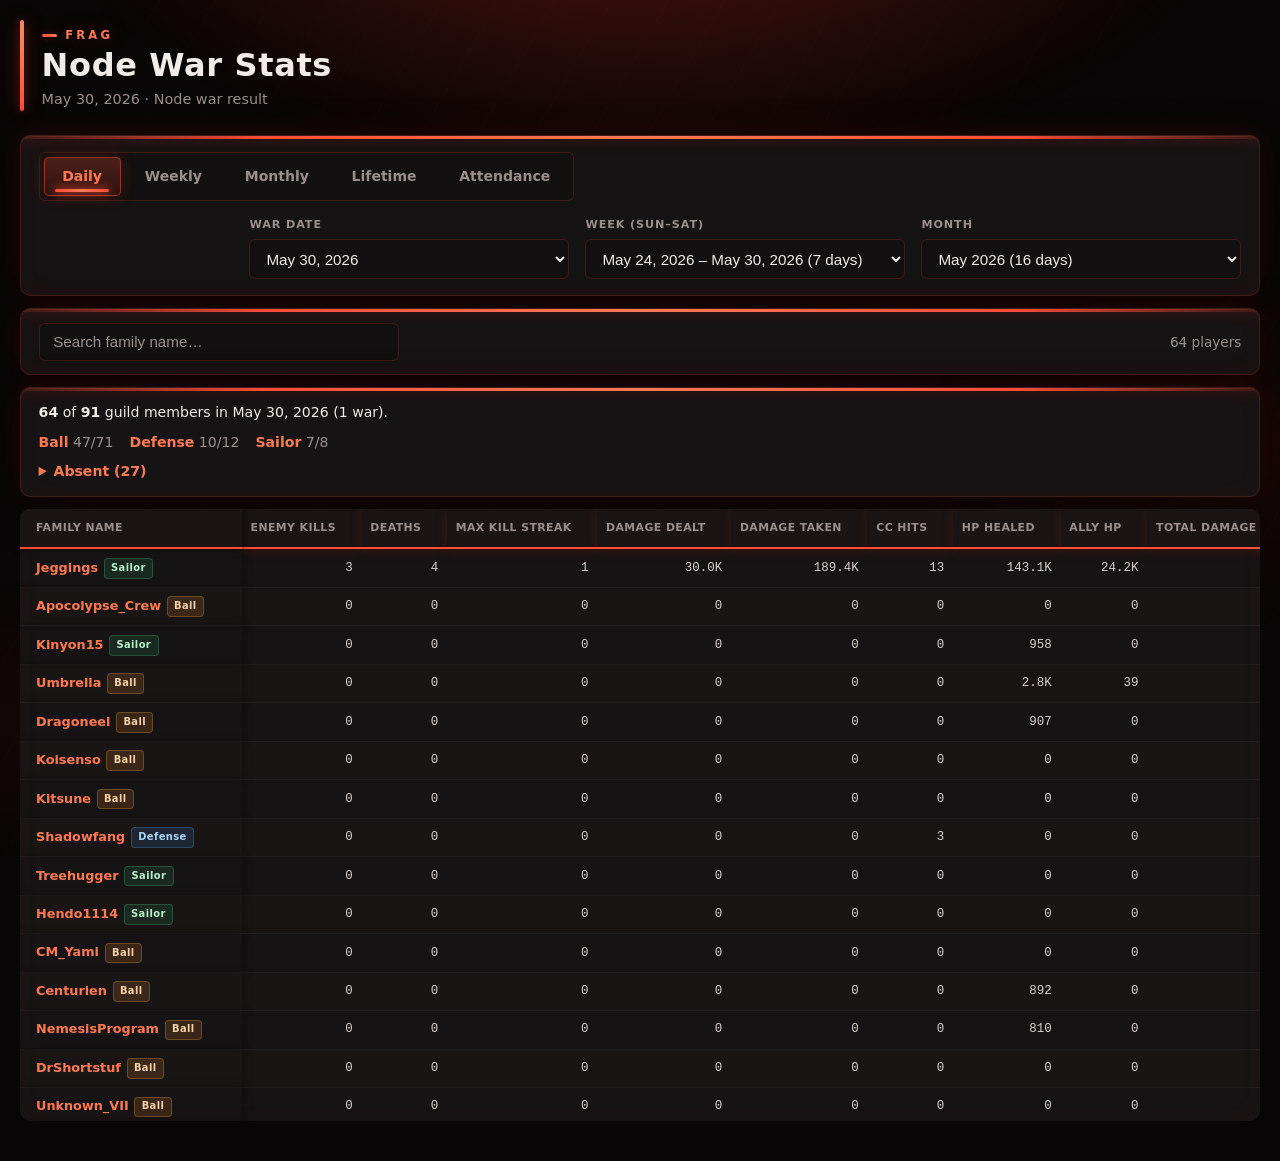
==== commit 5c2b547f: "Add files via upload" ====
--- a/index.html
+++ b/index.html
@@ -98,7 +98,7 @@
         <div class="defense-wheel" id="defense-wheel-wrap">
           <h3 class="defense-wheel-title">Defense Gift Card Wheel</h3>
           <p class="defense-wheel-sub">
-            Each node war a Defense member attends adds their name once. More wars = more slices = better odds.
+            Each node war adds one entry; siege (Saturday) adds two. More entries = more slices = better odds.
             Spin at month end to pick a gift card winner.
           </p>
           <p class="defense-wheel-tally" id="defense-wheel-tally"></p>
